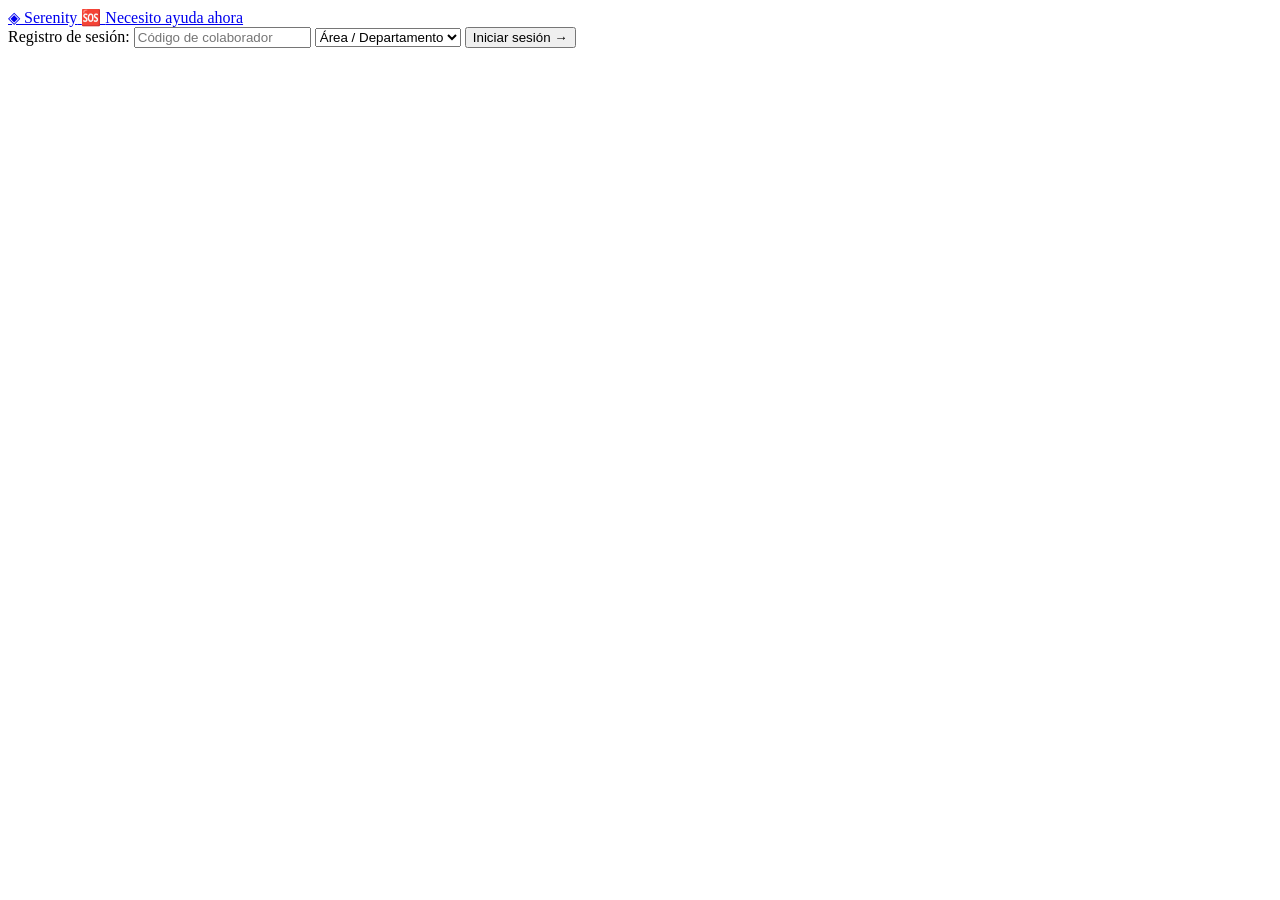
==== index.html @ c8f218a0 "Fisrt Commit" ====
<!DOCTYPE html>
<html lang="en">

<head>
    <meta charset="UTF-8">
    <meta name="viewport" content="width=device-width, initial-scale=1.0">
    <title>SERENITY</title>
    <link rel="stylesheet" href="/styles.css">

</head>

<body>

    
    <header class="header">
  <nav class="header-nav">
    <a href="index.html" class="logo" aria-label="SERENITY - Inicio">
      <span class="logo-mark">◈</span>
      <span class="logo-name">Serenity</span>
    </a>
    <a href="contacto.html" class="panic-btn" aria-label="Contacto y apoyo de emergencia">
      🆘 <span>Necesito ayuda ahora</span>
    </a>
  </nav>
  
  <div class="ingreso-bar">
    <form action="index.html" method="get" aria-label="Registro de sesión">
      <label class="checkin-label" for="codigo">Registro de sesión:</label>
      <input
        type="text" id="codigo" name="codigo"
        class="checkin-input"
        placeholder="Código de colaborador"
        autocomplete="off" maxlength="20"
      />
      <select id="area" name="area" class="checkin-select" aria-label="Área o departamento">
        <option value="">Área / Departamento</option>
        <option value="ops">Operaciones</option>
        <option value="com">Comercial</option>
        <option value="fin">Finanzas</option>
        <option value="rr">Recursos Humanos</option>
        <option value="tec">Tecnología</option>
        <option value="mkt">Marketing</option>
        <option value="otro">Otra área</option>
      </select>
      <button type="submit" class="checkin-btn">Iniciar sesión →</button>
    </form>
  </div>
</header>


    </header>

    <main> 


    </main>

 
    <footer>
    
    </footer>


</body>

</html>
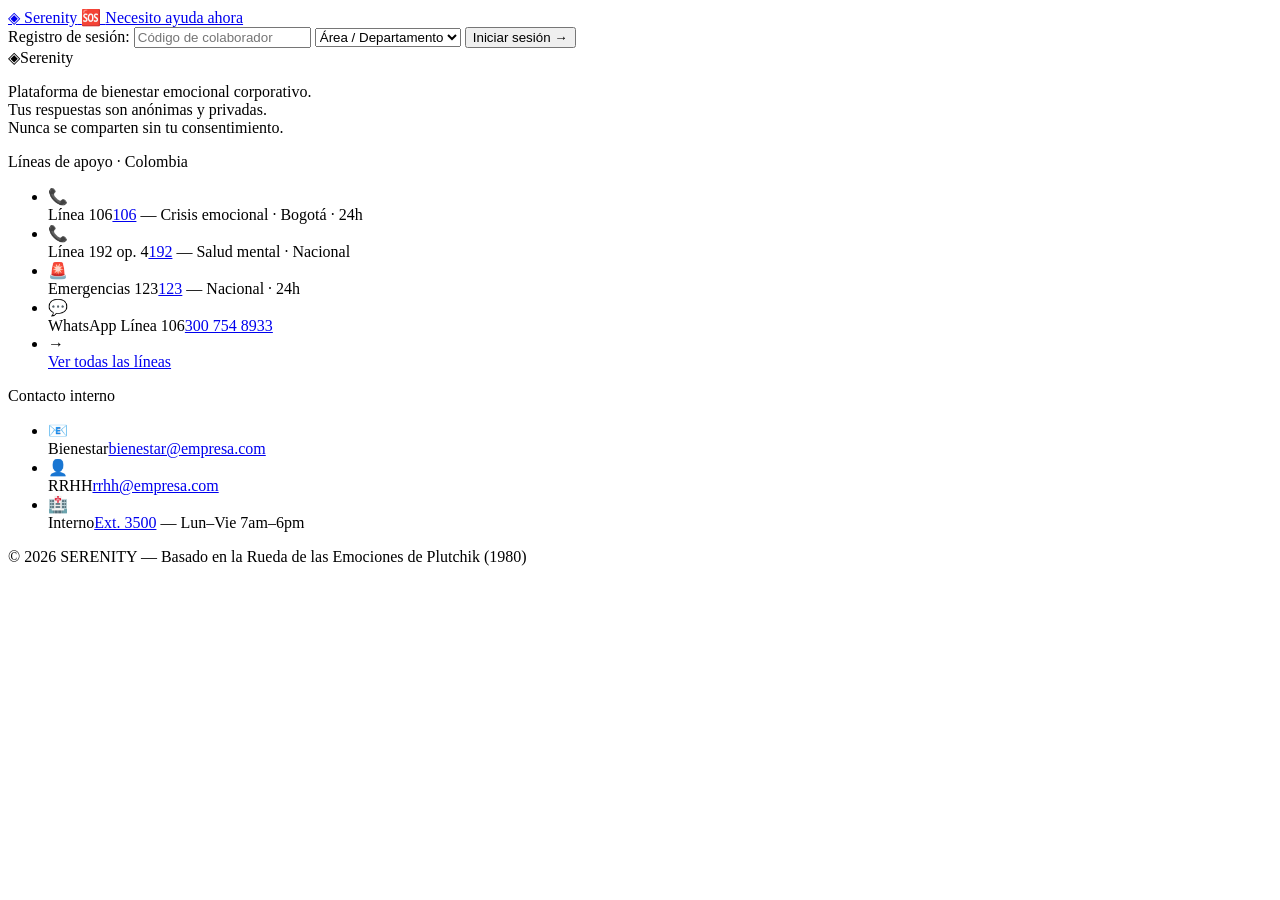
==== commit 3f9c81be: "Footer" ====
--- a/index.html
+++ b/index.html
@@ -12,27 +12,21 @@
 <body>
 
     
-    <header class="header">
-  <nav class="header-nav">
+<header class="encabezado">
+  <nav class="nav-principal">
     <a href="index.html" class="logo" aria-label="SERENITY - Inicio">
-      <span class="logo-mark">◈</span>
-      <span class="logo-name">Serenity</span>
+      <span class="logo-simbolo">◈</span>
+      <span class="logo-nombre">Serenity</span>
     </a>
-    <a href="contacto.html" class="panic-btn" aria-label="Contacto y apoyo de emergencia">
+    <a href="contacto.html" class="boton-panico" aria-label="Contacto y apoyo de emergencia">
       🆘 <span>Necesito ayuda ahora</span>
     </a>
   </nav>
-  
-  <div class="ingreso-bar">
+  <div class="barra-registro">
     <form action="index.html" method="get" aria-label="Registro de sesión">
-      <label class="checkin-label" for="codigo">Registro de sesión:</label>
-      <input
-        type="text" id="codigo" name="codigo"
-        class="checkin-input"
-        placeholder="Código de colaborador"
-        autocomplete="off" maxlength="20"
-      />
-      <select id="area" name="area" class="checkin-select" aria-label="Área o departamento">
+      <label class="etiqueta-registro" for="codigo">Registro de sesión:</label>
+      <input type="text" id="codigo" name="codigo" class="campo-registro" placeholder="Código de colaborador" />
+      <select id="area" name="area" class="selector-area" aria-label="Área o departamento">
         <option value="">Área / Departamento</option>
         <option value="ops">Operaciones</option>
         <option value="com">Comercial</option>
@@ -40,9 +34,10 @@
         <option value="rr">Recursos Humanos</option>
         <option value="tec">Tecnología</option>
         <option value="mkt">Marketing</option>
+        <option value="log">Logística</option>
         <option value="otro">Otra área</option>
       </select>
-      <button type="submit" class="checkin-btn">Iniciar sesión →</button>
+      <button type="submit" class="boton-registro">Iniciar sesión →</button>
     </form>
   </div>
 </header>
@@ -56,9 +51,44 @@
     </main>
 
  
-    <footer>
-    
-    </footer>
+<footer class="pie">
+  <div class="pie-grilla">
+
+    <div class="pie-marca">
+      <div><span class="pie-logo-simbolo">◈</span><span class="pie-logo-texto">Serenity</span></div>
+      <p>
+        Plataforma de bienestar emocional corporativo.<br>
+        Tus respuestas son anónimas y privadas.<br>
+        Nunca se comparten sin tu consentimiento.
+      </p>
+    </div>
+
+    <div>
+      <p class="pie-columna-titulo">Líneas de apoyo · Colombia</p>
+      <ul class="pie-canales">
+        <li><span class="canal-icono">📞</span><div><span class="resaltado">Línea 106</span><a href="tel:106">106</a> — Crisis emocional · Bogotá · 24h</div></li>
+        <li><span class="canal-icono">📞</span><div><span class="resaltado">Línea 192 op. 4</span><a href="tel:192">192</a> — Salud mental · Nacional</div></li>
+        <li><span class="canal-icono">🚨</span><div><span class="resaltado">Emergencias 123</span><a href="tel:123">123</a> — Nacional · 24h</div></li>
+        <li><span class="canal-icono">💬</span><div><span class="resaltado">WhatsApp Línea 106</span><a href="https://wa.me/573007548933" target="_blank">300 754 8933</a></div></li>
+        <li><span class="canal-icono">→</span><div><a href="contacto.html">Ver todas las líneas</a></div></li>
+      </ul>
+    </div>
+
+    <div>
+      <p class="pie-columna-titulo">Contacto interno</p>
+      <ul class="pie-canales">
+        <li><span class="canal-icono">📧</span><div><span class="resaltado">Bienestar</span><a href="mailto:bienestar@empresa.com">bienestar@empresa.com</a></div></li>
+        <li><span class="canal-icono">👤</span><div><span class="resaltado">RRHH</span><a href="mailto:rrhh@empresa.com">rrhh@empresa.com</a></div></li>
+        <li><span class="canal-icono">🏥</span><div><span class="resaltado">Interno</span><a href="tel:3500">Ext. 3500</a> — Lun–Vie 7am–6pm</div></li>
+      </ul>
+    </div>
+
+  </div>
+
+  <div class="pie-inferior">
+    <span>© 2026 SERENITY — Basado en la Rueda de las Emociones de Plutchik (1980)</span>
+  </div>
+</footer>
 
 
 </body>
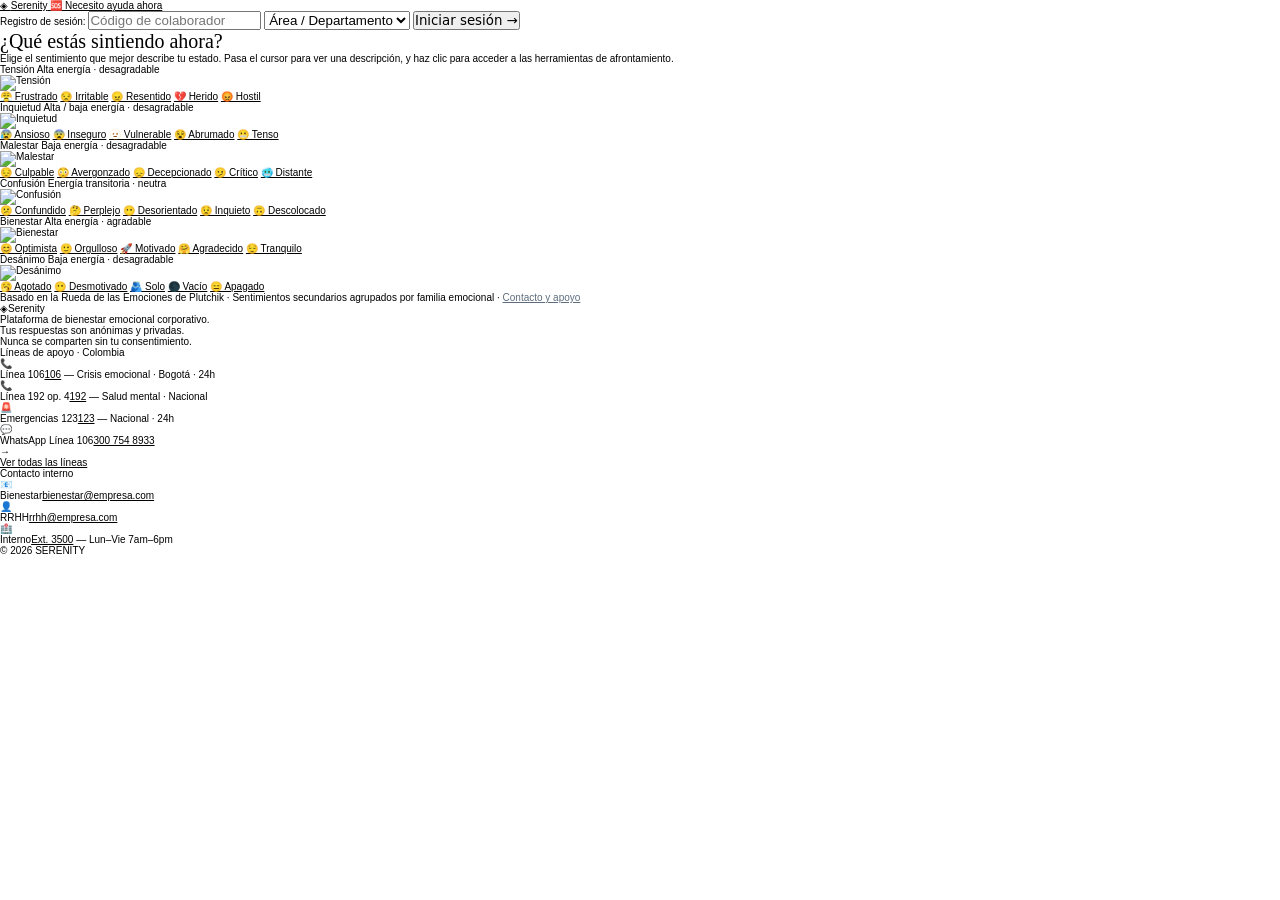
==== commit 8c3cda6a: "Index y estilo" ====
--- a/index.html
+++ b/index.html
@@ -33,8 +33,6 @@
         <option value="fin">Finanzas</option>
         <option value="rr">Recursos Humanos</option>
         <option value="tec">Tecnología</option>
-        <option value="mkt">Marketing</option>
-        <option value="log">Logística</option>
         <option value="otro">Otra área</option>
       </select>
       <button type="submit" class="boton-registro">Iniciar sesión →</button>
@@ -46,7 +44,115 @@
     </header>
 
     <main> 
-
+ <div class="contenedor">
+    <h1 class="titulo-principal">¿Qué estás sintiendo ahora?</h1>
+    <p class="subtitulo">
+      Elige el sentimiento que mejor describe tu estado.
+      Pasa el cursor para ver una descripción, y haz clic para acceder a las herramientas de afrontamiento.
+    </p>
+
+    <div class="grupo-emociones">
+
+      <div class="familia-bloque">
+        <div class="familia-encabezado tension">
+          <span class="familia-nombre">Tensión</span>
+          <span class="familia-descripcion">Alta energía · desagradable</span>
+        </div>
+        <img src="img/tension.png" alt="Tensión" class="familia-imagen-card" />
+        <div class="pastillas" role="list">
+          <a href="tension.html#frustrado"  class="pastilla tension"  role="listitem" data-tooltip="Algo importante fue bloqueado o no salió como esperabas.">😤 Frustrado</a>
+          <a href="tension.html#irritable"  class="pastilla tension"  role="listitem" data-tooltip="Tu tolerancia está baja y reaccionas más de lo habitual.">😒 Irritable</a>
+          <a href="tension.html#resentido"  class="pastilla tension"  role="listitem" data-tooltip="Guardas una injusticia que no pudiste expresar a tiempo.">😠 Resentido</a>
+          <a href="tension.html#herido"     class="pastilla tension"  role="listitem" data-tooltip="Algo tocó un lugar sensible dentro de ti.">💔 Herido</a>
+          <a href="tension.html#hostil"     class="pastilla tension"  role="listitem" data-tooltip="Sientes el entorno como amenazante y te pones en guardia.">😡 Hostil</a>
+        </div>
+      </div>
+
+      <div class="familia-bloque">
+        <div class="familia-encabezado inquietud">
+          <span class="familia-nombre">Inquietud</span>
+          <span class="familia-descripcion">Alta / baja energía · desagradable</span>
+        </div>
+        <img src="img/inquietud.png" alt="Inquietud" class="familia-imagen-card" />
+        <div class="pastillas" role="list">
+          <a href="inquietud.html#ansioso"    class="pastilla inquietud" role="listitem" data-tooltip="Tu mente anticipa problemas o situaciones negativas que podrían venir.">😰 Ansioso</a>
+          <a href="inquietud.html#inseguro"   class="pastilla inquietud" role="listitem" data-tooltip="Dudas sobre tu propia capacidad o si eres suficiente.">😨 Inseguro</a>
+          <a href="inquietud.html#vulnerable" class="pastilla inquietud" role="listitem" data-tooltip="Te sientes expuesto o sin tu escudo habitual.">🫥 Vulnerable</a>
+          <a href="inquietud.html#abrumado"   class="pastilla inquietud" role="listitem" data-tooltip="La carga actual supera lo que sientes que puedes manejar.">😵 Abrumado</a>
+          <a href="inquietud.html#tenso"      class="pastilla inquietud" role="listitem" data-tooltip="Tu cuerpo y mente están en alerta permanente, rígidos.">😬 Tenso</a>
+        </div>
+      </div>
+
+      <!-- ── MALESTAR ── -->
+      <div class="familia-bloque">
+        <div class="familia-encabezado malestar">
+          <span class="familia-nombre">Malestar</span>
+          <span class="familia-descripcion">Baja energía · desagradable</span>
+        </div>
+        <img src="img/malestar.png" alt="Malestar" class="familia-imagen-card" />
+        <div class="pastillas" role="list">
+          <a href="malestar.html#culpable"     class="pastilla malestar" role="listitem" data-tooltip="Crees que algo que hiciste (o no hiciste) causó daño.">😔 Culpable</a>
+          <a href="malestar.html#avergonzado"  class="pastilla malestar" role="listitem" data-tooltip="Sientes que fuiste expuesto negativamente ante otros.">😳 Avergonzado</a>
+          <a href="malestar.html#decepcionado" class="pastilla malestar" role="listitem" data-tooltip="Lo que ocurrió no cumplió lo que esperabas.">😞 Decepcionado</a>
+          <a href="malestar.html#critico"      class="pastilla malestar" role="listitem" data-tooltip="Algo o alguien no alcanza el estándar que consideras correcto.">🫤 Crítico</a>
+          <a href="malestar.html#distante"     class="pastilla malestar" role="listitem" data-tooltip="Te desconectaste emocionalmente de las personas o el entorno.">🥶 Distante</a>
+        </div>
+      </div>
+
+      <div class="familia-bloque">
+        <div class="familia-encabezado confusion">
+          <span class="familia-nombre">Confusión</span>
+          <span class="familia-descripcion">Energía transitoria · neutra</span>
+        </div>
+        <img src="img/confusion.png" alt="Confusión" class="familia-imagen-card" />
+        <div class="pastillas" role="list">
+          <a href="confusion.html#confundido"   class="pastilla confusion" role="listitem" data-tooltip="No sabes cómo interpretar lo que está pasando.">😕 Confundido</a>
+          <a href="confusion.html#perplejo"     class="pastilla confusion" role="listitem" data-tooltip="Algo rompió por completo tu expectativa o comprensión.">🤔 Perplejo</a>
+          <a href="confusion.html#desorientado" class="pastilla confusion" role="listitem" data-tooltip="Perdiste el marco de referencia para saber cómo actuar.">😶 Desorientado</a>
+          <a href="confusion.html#inquieto"     class="pastilla confusion" role="listitem" data-tooltip="Hay una intranquilidad que no puedes identificar claramente.">😟 Inquieto</a>
+          <a href="confusion.html#descolocado"  class="pastilla confusion" role="listitem" data-tooltip="No sabes bien cómo encajar en este momento o lugar.">🙃 Descolocado</a>
+        </div>
+      </div>
+      <div class="familia-bloque">
+        <div class="familia-encabezado bienestar">
+          <span class="familia-nombre">Bienestar</span>
+          <span class="familia-descripcion">Alta energía · agradable</span>
+        </div>
+        <img src="img/bienestar.png" alt="Bienestar" class="familia-imagen-card" />
+        <div class="pastillas" role="list">
+          <a href="bienestar.html#optimista"  class="pastilla bienestar" role="listitem" data-tooltip="Confías en que lo que viene puede ser bueno o positivo.">😊 Optimista</a>
+          <a href="bienestar.html#orgulloso"  class="pastilla bienestar" role="listitem" data-tooltip="Reconoces un logro propio o ajeno con genuina satisfacción.">🙂 Orgulloso</a>
+          <a href="bienestar.html#motivado"   class="pastilla bienestar" role="listitem" data-tooltip="Tu energía está claramente dirigida hacia algo que te importa.">🚀 Motivado</a>
+          <a href="bienestar.html#agradecido" class="pastilla bienestar" role="listitem" data-tooltip="Reconoces algo valioso que recibiste, esperado o no.">🤗 Agradecido</a>
+          <a href="bienestar.html#tranquilo"  class="pastilla bienestar" role="listitem" data-tooltip="Estás en calma, sin tensión interna ni urgencia.">😌 Tranquilo</a>
+        </div>
+      </div>
+
+      <div class="familia-bloque">
+        <div class="familia-encabezado desanimo">
+          <span class="familia-nombre">Desánimo</span>
+          <span class="familia-descripcion">Baja energía · desagradable</span>
+        </div>
+        <img src="img/desanimo.png" alt="Desánimo" class="familia-imagen-card" />
+        <div class="pastillas" role="list">
+          <a href="desanimo.html#agotado"     class="pastilla desanimo" role="listitem" data-tooltip="Te quedaste sin recursos energéticos para seguir como antes.">🥱 Agotado</a>
+          <a href="desanimo.html#desmotivado" class="pastilla desanimo" role="listitem" data-tooltip="El propósito detrás de lo que haces se siente lejano o ausente.">😶 Desmotivado</a>
+          <a href="desanimo.html#solo"        class="pastilla desanimo" role="listitem" data-tooltip="Necesitas conexión genuina y no la estás encontrando.">🫂 Solo</a>
+          <a href="desanimo.html#vacio"       class="pastilla desanimo" role="listitem" data-tooltip="Hay una ausencia de sentido o de emoción reconocible.">🌑 Vacío</a>
+          <a href="desanimo.html#apagado"     class="pastilla desanimo" role="listitem" data-tooltip="Tu energía y ánimo están en el punto más bajo.">😑 Apagado</a>
+        </div>
+      </div>
+
+    </div>
+
+    <p class="nota-rueda">
+      Basado en la <span class="resaltado">Rueda de las Emociones de Plutchik</span> ·
+      Sentimientos secundarios agrupados por familia emocional ·
+      <a href="contacto.html" style="color:var(--text-soft);">Contacto y apoyo</a>
+    </p>
+
+
+  </div><!-- /contenedor -->
 
     </main>
 
@@ -86,7 +192,7 @@
   </div>
 
   <div class="pie-inferior">
-    <span>© 2026 SERENITY — Basado en la Rueda de las Emociones de Plutchik (1980)</span>
+    <span> © 2026 SERENITY </span>
   </div>
 </footer>
 
--- a/styles.css
+++ b/styles.css
@@ -0,0 +1,54 @@
+:root {
+  --bg: #F2F5F8;
+  --surface: #FFFFFF;
+  --text: #2C3E50;
+  --text-soft: #5D6D7E;
+  --text-muted: #9EB0BE;
+  --border: #DDE4EA;
+  --radio: 8px;
+  --fuente: 'Inter', system-ui, sans-serif;
+  --fuente-serif: 'Lora', Georgia, serif;
+  --tension: #C0392B;
+  --inquietud: #7D3C98;
+  --malestar: #CA6F1E;
+  --confusion: #1A5276;
+  --bienestar: #9A7D0A;
+  --desanimo: #1E8449;
+}
+
+* {
+    margin: 0;
+    padding: 0;
+    box-sizing: border-box;
+}
+
+html {
+    font-family: 'Segoe UI', Tahoma, Geneva, Verdana, sans-serif;
+    font-size: 62.5%;
+}
+
+body {
+body {
+  font-family: var(--fuente);
+  background: var(--bg);
+  color: var(--text);
+  line-height: 1.6;
+  -webkit-font-smoothing: antialiased;
+}
+a { color: inherit; }
+button { font-family: var(--fuente); cursor: pointer; }
+
+
+.fam-tension,   .familia-hero.tension,   .familia-encabezado.tension   { --color-fam: var(--tension);   --fondo-fam: #FADBD8; --borde-fam: #F1948A; }
+.fam-inquietud, .familia-hero.inquietud, .familia-encabezado.inquietud { --color-fam: var(--inquietud); --fondo-fam: #E8DAEF; --borde-fam: #C39BD3; }
+.fam-malestar,  .familia-hero.malestar,  .familia-encabezado.malestar  { --color-fam: var(--malestar);  --fondo-fam: #FDEBD0; --borde-fam: #F0B27A; }
+.fam-confusion, .familia-hero.confusion, .familia-encabezado.confusion { --color-fam: var(--confusion); --fondo-fam: #D6EAF8; --borde-fam: #85C1E9; }
+.fam-bienestar, .familia-hero.bienestar, .familia-encabezado.bienestar { --color-fam: var(--bienestar); --fondo-fam: #FEF9C3; --borde-fam: #F0D060; }
+.fam-desanimo,  .familia-hero.desanimo,  .familia-encabezado.desanimo  { --color-fam: var(--desanimo);  --fondo-fam: #D5F5E3; --borde-fam: #82E0AA; }
+
+
+.titulo-principal,.sentimiento-titulo,.familia-hero-titulo,.herramienta-titulo,.contacto-titulo {
+    font-family: var(--fuente-serif);
+    font-weight: 400;
+}
+}
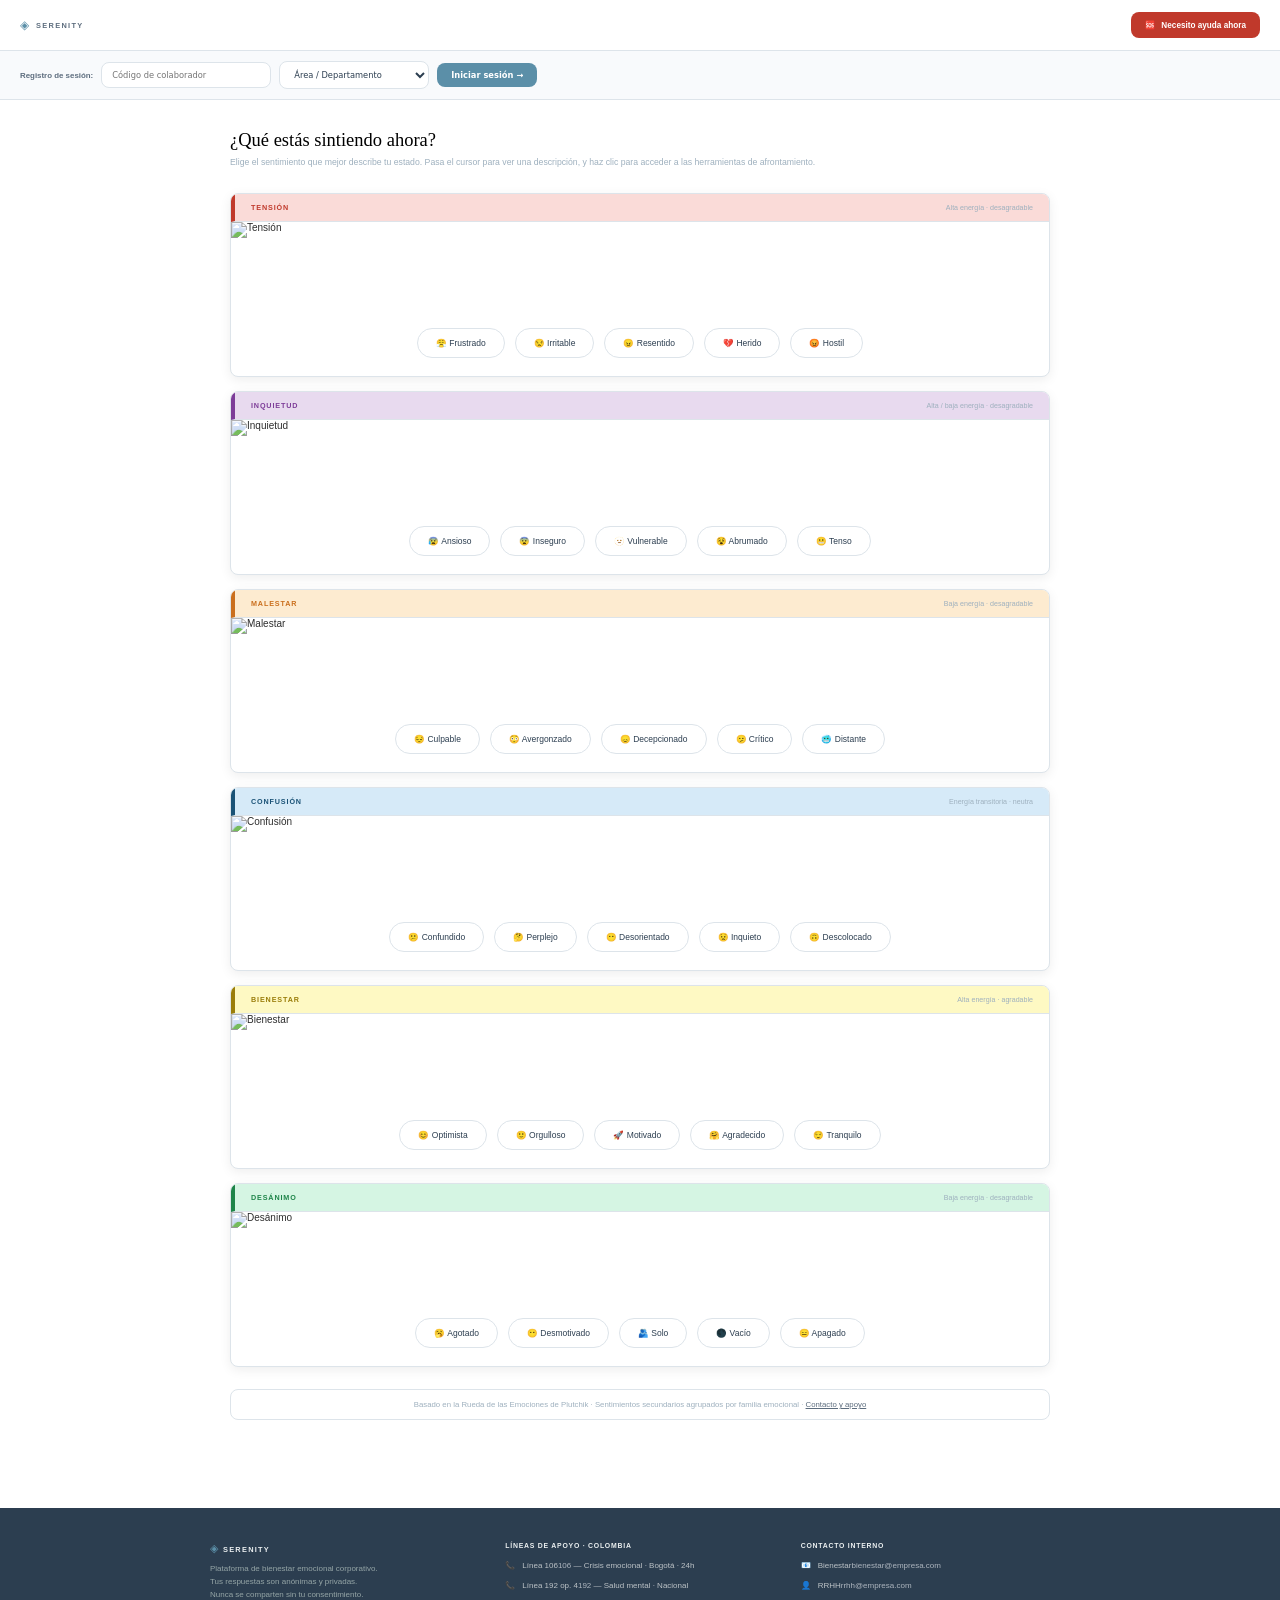
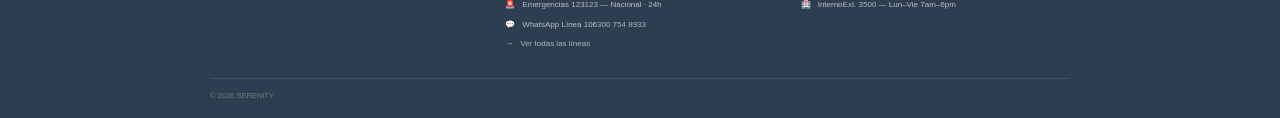
==== commit f0dc7da1: "CSS" ====
--- a/index.html
+++ b/index.html
@@ -83,7 +83,6 @@
         </div>
       </div>
 
-      <!-- ── MALESTAR ── -->
       <div class="familia-bloque">
         <div class="familia-encabezado malestar">
           <span class="familia-nombre">Malestar</span>
--- a/styles.css
+++ b/styles.css
@@ -51,4 +51,213 @@
     font-family: var(--fuente-serif);
     font-weight: 400;
 }
+}
+
+.encabezado {
+    position: sticky;
+    top: 0;
+    z-index: 100;
+    background: var(--surface);
+    border-bottom: 1px solid var(--border);
+}
+
+.nav-principal {
+    display: flex;
+    align-items: center;
+    justify-content: space-between;
+    gap: 12px;
+    padding: 12px 20px;
+}
+
+.logo { display: flex; align-items: center; gap: 7px; text-decoration: none; }
+.logo-simbolo { font-size: 1.2rem; color: #5B8FA8; }
+.logo-nombre {
+  font-size: 0.74rem;
+  font-weight: 700;
+  letter-spacing: 0.18em;
+  text-transform: uppercase;
+  color: var(--text-soft);
+}
+
+.boton-panico {
+    display: inline-flex;
+    align-items: center;
+    gap: 6px;
+    padding: 8px 14px;
+    background: var(--tension);
+    color: #fff;
+    text-decoration: none;
+    font-weight: 600;
+    font-size: 0.82rem;
+    border-radius: var(--radio);
+    white-space: nowrap;
+}
+.boton-panico:hover { opacity: 0.88; }
+
+.nav-enlace {
+    font-size: 0.82rem;
+    font-weight: 500;
+    color: var(--text-soft);
+    text-decoration: none;
+    padding: 6px 11px;
+    border: 1px solid var(--border);
+    border-radius: 6px;
+    transition: color 0.15s, border-color 0.15s;
+    white-space: nowrap;
+}
+.nav-enlace:hover { color: var(--text); border-color: var(--text-soft); }
+
+.barra-registro {
+  border-top: 1px solid var(--border);
+  padding: 10px 20px;
+  background: #F8FAFC;
+}
+.barra-registro form { display: flex; flex-wrap: wrap; align-items: center; gap: 8px; }
+.etiqueta-registro, .campo-etiqueta { font-size: 0.79rem; font-weight: 600; color: var(--text-soft); }
+
+.campo-registro, .selector-area,
+.campo-input, .campo-select, .campo-textarea {
+    border: 1px solid var(--border);
+    border-radius: var(--radio);
+    padding: 7px 10px;
+    font-size: 0.83rem;
+    font-family: var(--fuente);
+    color: var(--text);
+    background: var(--surface);
+    outline: none;
+}
+.campo-registro { width: 170px; }
+.selector-area { min-width: 150px; }
+.campo-textarea { resize: vertical; min-height: 100px; }
+
+.boton-registro, .boton-envio {
+    color: #fff;
+    font-weight: 600;
+    border: none;
+    border-radius: var(--radio);
+}
+.boton-registro { background: #5B8FA8; padding: 7px 14px; font-size: 0.83rem; }
+.boton-envio { background: #922B21; padding: 10px 22px; font-size: 0.87rem; cursor: pointer; }
+.boton-envio:hover { opacity: 0.9; }
+
+.contenedor { max-width: 860px; margin: 0 auto; padding: 30px 20px 48px; }
+.titulo-principal { font-size: 1.85rem; margin-bottom: 6px; }
+.subtitulo { font-size: 0.87rem; color: var(--text-muted); margin-bottom: 26px; }
+
+.tarjeta:last-child,
+.sentimiento-seccion:last-child,
+.herramienta-seccion:last-child,
+.lista-ayuda li:last-child { border-bottom: none; }
+
+.pie { background: #2C3E50; color: #BDC3C7; padding: 34px 20px 18px; margin-top: 40px; }
+
+.pie-grilla {
+    max-width: 860px;
+    margin: 0 auto 28px;
+    display: grid;
+    grid-template-columns: 1fr 1fr 1fr;
+    gap: 26px;
+}
+.pie-marca .pie-logo-texto { font-size: 0.74rem; font-weight: 700; letter-spacing: 0.17em; text-transform: uppercase; color: #ECF0F1; }
+.pie-marca .pie-logo-simbolo { font-size: 1.1rem; color: #5B8FA8; margin-right: 5px; }
+.pie-marca p { font-size: 0.8rem; color: #95A5A6; margin-top: 8px; line-height: 1.6; }
+
+.pie-columna-titulo { font-size: 0.69rem; font-weight: 700; letter-spacing: 0.11em; text-transform: uppercase; color: #ECF0F1; margin-bottom: 11px; }
+.pie-canales { list-style: none; display: flex; flex-direction: column; gap: 8px; }
+.pie-canales li { display: flex; align-items: flex-start; gap: 7px; font-size: 0.8rem; line-height: 1.45; }
+.canal-icono { flex-shrink: 0; }
+.pie-canales a { color: #AEB6BF; text-decoration: none; }
+.pie-canales a:hover { color: #ECF0F1; }
+.pie-canales strong { display: block; color: #BDC3C7; font-weight: 500; }
+
+.pie-inferior {
+    max-width: 860px;
+    margin: 0 auto;
+    border-top: 1px solid rgba(255,255,255,0.1);
+    padding-top: 12px;
+    display: flex;
+    justify-content: space-between;
+    flex-wrap: wrap;
+    gap: 6px;
+    font-size: 0.75rem;
+    color: #717D7E;
+}
+
+
+.grupo-emociones { display: flex; flex-direction: column; gap: 14px; }
+
+.familia-bloque {
+    border: 1px solid var(--border);
+    border-radius: var(--radio);
+    background: var(--surface);
+    overflow: hidden;
+    box-shadow: 0 3px 12px rgba(0,0,0,0.07);
+    transition: box-shadow 0.2s;
+}
+.familia-bloque:hover { box-shadow: 0 5px 20px rgba(0,0,0,0.11); }
+.familia-imagen-card { width: 100%; height: 88px; object-fit: cover; display: block; opacity: 0.82; }
+
+.familia-encabezado {
+    display: flex;
+    justify-content: space-between;
+    align-items: center;
+    padding: 9px 16px;
+    border-bottom: 1px solid var(--border);
+    border-left: 4px solid var(--color-fam, var(--border));
+    background: var(--fondo-fam, #F8FAFC);
+}
+.familia-nombre { font-size: 0.72rem; font-weight: 700; letter-spacing: 0.12em; text-transform: uppercase; color: var(--color-fam, var(--text)); }
+.familia-descripcion { font-size: 0.71rem; color: var(--text-muted); }
+
+/* pastillas con tooltips */
+.pastillas { display: flex; flex-wrap: wrap; gap: 10px; padding: 18px 20px; justify-content: center; }
+
+.pastilla {
+    position: relative;
+    display: inline-flex;
+    align-items: center;
+    gap: 6px;
+    padding: 9px 18px;
+    font-size: 0.85rem;
+    font-weight: 500;
+    color: var(--text);
+    background: var(--surface);
+    border: 1.5px solid var(--border);
+    border-radius: 999px;
+    text-decoration: none;
+    transition: border-color 0.15s, background 0.15s, color 0.15s;
+}
+.pastilla:hover { background: var(--fondo-fam, #F2F5F8); border-color: var(--color-fam, var(--border)); color: var(--color-fam, var(--text)); }
+.pastilla:focus-visible { outline: 3px solid #5B8FA8; outline-offset: 2px; }
+
+.pastilla::after {
+    content: attr(data-tooltip);
+    position: absolute;
+    bottom: calc(100% + 7px);
+    left: 50%;
+    transform: translateX(-50%);
+    width: 200px;
+    padding: 7px 10px;
+    background: #2C3E50;
+    color: #fff;
+    font-size: 0.74rem;
+    border-radius: 6px;
+    text-align: center;
+    white-space: normal;
+    opacity: 0;
+    pointer-events: none;
+    transition: opacity 0.15s;
+    z-index: 200;
+}
+.pastilla:hover::after { opacity: 1; }
+
+.nota-rueda {
+    margin-top: 22px;
+    padding: 10px 16px;
+    font-size: 0.78rem;
+    color: var(--text-muted);
+    text-align: center;
+    border: 1px solid var(--border);
+    border-radius: var(--radio);
+    background: var(--surface);
 }
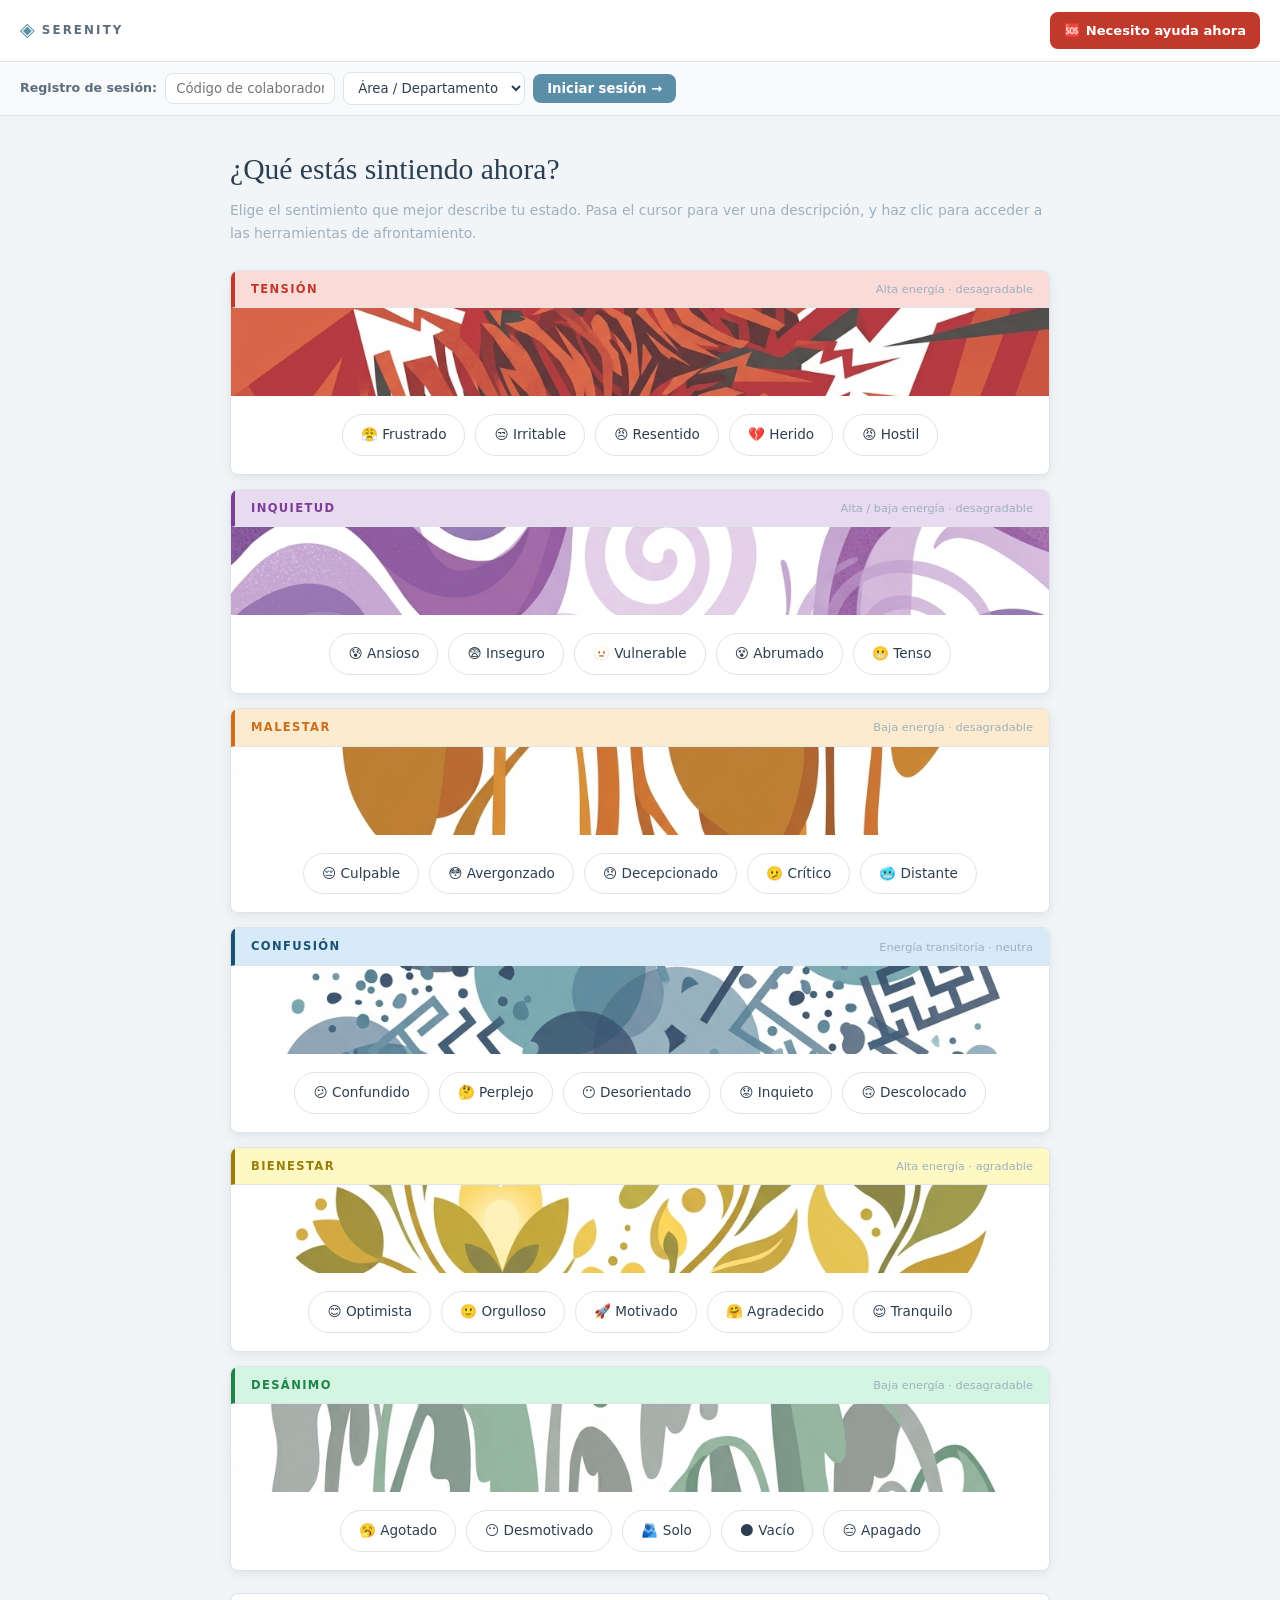
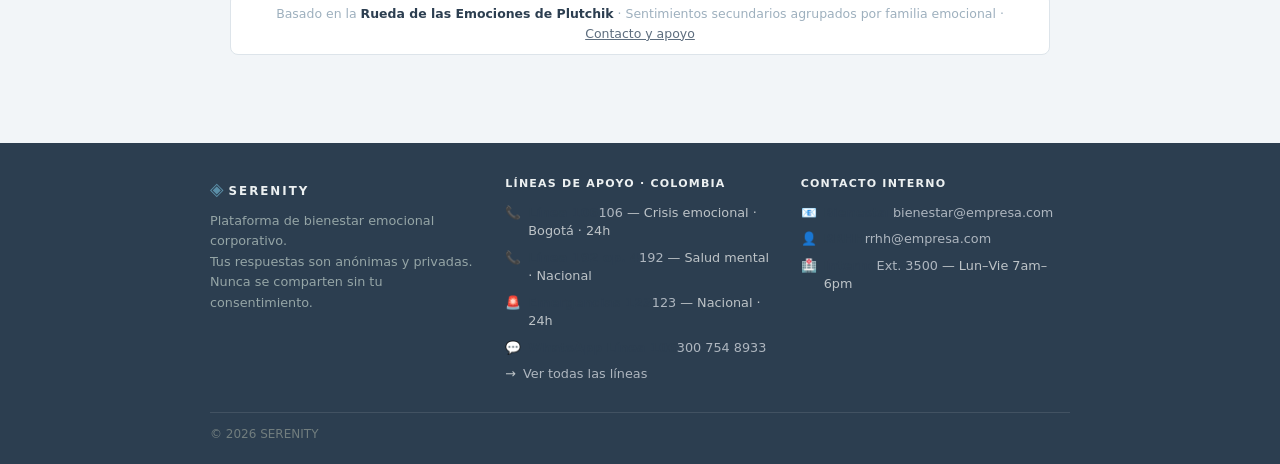
==== commit 76aeedeb: "Cards y css" ====
--- a/index.html
+++ b/index.html
@@ -5,7 +5,7 @@
     <meta charset="UTF-8">
     <meta name="viewport" content="width=device-width, initial-scale=1.0">
     <title>SERENITY</title>
-    <link rel="stylesheet" href="/styles.css">
+    <link rel="stylesheet" href="css/styles.css">
 
 </head>
 
@@ -83,6 +83,7 @@
         </div>
       </div>
 
+      <!-- ── MALESTAR ── -->
       <div class="familia-bloque">
         <div class="familia-encabezado malestar">
           <span class="familia-nombre">Malestar</span>
@@ -151,7 +152,7 @@
     </p>
 
 
-  </div><!-- /contenedor -->
+  </div>
 
     </main>
 
@@ -198,4 +199,4 @@
 
 </body>
 
-</html>+</html>
--- a/css/styles.css
+++ b/css/styles.css
@@ -0,0 +1,370 @@
+:root {
+    --bg: #F2F5F8;
+    --surface: #FFFFFF;
+    --text: #2C3E50;
+    --text-soft: #5D6D7E;
+    --text-muted: #9EB0BE;
+    --border: #DDE4EA;
+    --radio: 8px;
+    --fuente: 'Inter', system-ui, sans-serif;
+    --fuente-serif: 'Lora', Georgia, serif;
+    --tension: #C0392B;
+    --inquietud: #7D3C98;
+    --malestar: #CA6F1E;
+    --confusion: #1A5276;
+    --bienestar: #9A7D0A;
+    --desanimo: #1E8449;
+}
+* , *::before, *::after { box-sizing: border-box; margin: 0; padding: 0; }
+html { scroll-behavior: smooth; }
+body {
+  font-family: var(--fuente);
+  background: var(--bg);
+  color: var(--text);
+  line-height: 1.6;
+  -webkit-font-smoothing: antialiased;
+}
+a { color: inherit; }
+button { font-family: var(--fuente); cursor: pointer; }
+.fam-tension,   .familia-hero.tension,   .familia-encabezado.tension   { --color-fam: var(--tension);   --fondo-fam: #FADBD8; --borde-fam: #F1948A; }
+.fam-inquietud, .familia-hero.inquietud, .familia-encabezado.inquietud { --color-fam: var(--inquietud); --fondo-fam: #E8DAEF; --borde-fam: #C39BD3; }
+.fam-malestar,  .familia-hero.malestar,  .familia-encabezado.malestar  { --color-fam: var(--malestar);  --fondo-fam: #FDEBD0; --borde-fam: #F0B27A; }
+.fam-confusion, .familia-hero.confusion, .familia-encabezado.confusion { --color-fam: var(--confusion); --fondo-fam: #D6EAF8; --borde-fam: #85C1E9; }
+.fam-bienestar, .familia-hero.bienestar, .familia-encabezado.bienestar { --color-fam: var(--bienestar); --fondo-fam: #FEF9C3; --borde-fam: #F0D060; }
+.fam-desanimo,  .familia-hero.desanimo,  .familia-encabezado.desanimo  { --color-fam: var(--desanimo);  --fondo-fam: #D5F5E3; --borde-fam: #82E0AA; }
+.titulo-principal,
+.sentimiento-titulo,
+.familia-hero-titulo,
+.herramienta-titulo,
+.contacto-titulo {
+    font-family: var(--fuente-serif);
+    font-weight: 400;
+}
+.encabezado {
+    position: sticky;
+    top: 0;
+    z-index: 100;
+    background: var(--surface);
+    border-bottom: 1px solid var(--border);
+}
+.nav-principal {
+    display: flex;
+    align-items: center;
+    justify-content: space-between;
+    gap: 12px;
+    padding: 12px 20px;
+}
+.logo { display: flex; align-items: center; gap: 7px; text-decoration: none; }
+.logo-simbolo { font-size: 1.2rem; color: #5B8FA8; }
+.logo-nombre {
+  font-size: 0.74rem;
+  font-weight: 700;
+  letter-spacing: 0.18em;
+  text-transform: uppercase;
+  color: var(--text-soft);
+}
+.boton-panico {
+    display: inline-flex;
+    align-items: center;
+    gap: 6px;
+    padding: 8px 14px;
+    background: var(--tension);
+    color: #fff;
+    text-decoration: none;
+    font-weight: 600;
+    font-size: 0.82rem;
+    border-radius: var(--radio);
+    white-space: nowrap;
+}
+.boton-panico:hover { opacity: 0.88; }
+.nav-enlace {
+    font-size: 0.82rem;
+    font-weight: 500;
+    color: var(--text-soft);
+    text-decoration: none;
+    padding: 6px 11px;
+    border: 1px solid var(--border);
+    border-radius: 6px;
+    transition: color 0.15s, border-color 0.15s;
+    white-space: nowrap;
+}
+.nav-enlace:hover { color: var(--text); border-color: var(--text-soft); }
+.barra-registro {
+  border-top: 1px solid var(--border);
+  padding: 10px 20px;
+  background: #F8FAFC;
+}
+.barra-registro form { display: flex; flex-wrap: wrap; align-items: center; gap: 8px; }
+.etiqueta-registro, .campo-etiqueta { font-size: 0.79rem; font-weight: 600; color: var(--text-soft); }
+.campo-registro, .selector-area,
+.campo-input, .campo-select, .campo-textarea {
+    border: 1px solid var(--border);
+    border-radius: var(--radio);
+    padding: 7px 10px;
+    font-size: 0.83rem;
+    font-family: var(--fuente);
+    color: var(--text);
+    background: var(--surface);
+    outline: none;
+}
+.campo-registro { width: 170px; }
+.selector-area { min-width: 150px; }
+.campo-textarea { resize: vertical; min-height: 100px; }
+.boton-registro, .boton-envio {
+    color: #fff;
+    font-weight: 600;
+    border: none;
+    border-radius: var(--radio);
+}
+.boton-registro { background: #5B8FA8; padding: 7px 14px; font-size: 0.83rem; }
+.boton-envio { background: #922B21; padding: 10px 22px; font-size: 0.87rem; cursor: pointer; }
+.boton-envio:hover { opacity: 0.9; }
+.contenedor { max-width: 860px; margin: 0 auto; padding: 30px 20px 48px; }
+.titulo-principal { font-size: 1.85rem; margin-bottom: 6px; }
+.subtitulo { font-size: 0.87rem; color: var(--text-muted); margin-bottom: 26px; }
+.tarjeta:last-child,
+.sentimiento-seccion:last-child,
+.herramienta-seccion:last-child,
+.lista-ayuda li:last-child { border-bottom: none; }
+.pie { background: #2C3E50; color: #BDC3C7; padding: 32px 20px 20px; margin-top: 40px; }
+.pie-grilla {
+    max-width: 860px;
+    margin: 0 auto 28px;
+    display: grid;
+    grid-template-columns: repeat(3, minmax(200px, 1fr));
+    gap: 26px;
+}
+.pie-marca .pie-logo-texto { font-size: 0.74rem; font-weight: 700; letter-spacing: 0.17em; text-transform: uppercase; color: #ECF0F1; }
+.pie-marca .pie-logo-simbolo { font-size: 1.1rem; color: #5B8FA8; margin-right: 5px; }
+.pie-marca p { font-size: 0.8rem; color: #95A5A6; margin-top: 8px; line-height: 1.6; }
+.pie-columna-titulo { font-size: 0.69rem; font-weight: 700; letter-spacing: 0.11em; text-transform: uppercase; color: #ECF0F1; margin-bottom: 11px; }
+.pie-canales { list-style: none; display: flex; flex-direction: column; gap: 8px; }
+.pie-canales li { display: flex; align-items: flex-start; gap: 7px; font-size: 0.8rem; line-height: 1.45; }
+
+.pie-canales li div {
+    min-width: 0;
+}
+.canal-icono { flex-shrink: 0; }
+.pie-canales a { color: #AEB6BF; text-decoration: none; }
+.pie-canales a:hover { color: #ECF0F1; }
+.pie-canales strong { display: block; color: #BDC3C7; font-weight: 500; }
+.pie-inferior {
+    max-width: 860px;
+    margin: 0 auto;
+    border-top: 1px solid rgba(255,255,255,0.1);
+    padding-top: 12px;
+    display: flex;
+    justify-content: space-between;
+    flex-wrap: wrap;
+    gap: 6px;
+    font-size: 0.75rem;
+    color: #717D7E;
+}
+.grupo-emociones { display: flex; flex-direction: column; gap: 14px; }
+.familia-bloque {
+    border: 1px solid var(--border);
+    border-radius: var(--radio);
+    background: var(--surface);
+    overflow: hidden;
+    box-shadow: 0 3px 12px rgba(0,0,0,0.07);
+    transition: box-shadow 0.2s;
+}
+.familia-bloque:hover { box-shadow: 0 5px 20px rgba(0,0,0,0.11); }
+.familia-imagen-card { width: 100%; height: 88px; object-fit: cover; display: block; opacity: 0.82; }
+.familia-encabezado {
+    display: flex;
+    justify-content: space-between;
+    align-items: center;
+    padding: 9px 16px;
+    border-bottom: 1px solid var(--border);
+    border-left: 4px solid var(--color-fam, var(--border));
+    background: var(--fondo-fam, #F8FAFC);
+}
+.familia-nombre { font-size: 0.72rem; font-weight: 700; letter-spacing: 0.12em; text-transform: uppercase; color: var(--color-fam, var(--text)); }
+.familia-descripcion { font-size: 0.71rem; color: var(--text-muted); }
+.pastillas { display: flex; flex-wrap: wrap; gap: 10px; padding: 18px 20px; justify-content: center; }
+.pastilla {
+    position: relative;
+    display: inline-flex;
+    align-items: center;
+    gap: 6px;
+    padding: 9px 18px;
+    font-size: 0.85rem;
+    font-weight: 500;
+    color: var(--text);
+    background: var(--surface);
+    border: 1.5px solid var(--border);
+    border-radius: 999px;
+    text-decoration: none;
+    transition: border-color 0.15s, background 0.15s, color 0.15s;
+}
+.pastilla:hover { background: var(--fondo-fam, #F2F5F8); border-color: var(--color-fam, var(--border)); color: var(--color-fam, var(--text)); }
+.pastilla:focus-visible { outline: 3px solid #5B8FA8; outline-offset: 2px; }
+.pastilla::after {
+    content: attr(data-tooltip);
+    position: absolute;
+    bottom: calc(100% + 7px);
+    left: 50%;
+    transform: translateX(-50%);
+    width: 200px;
+    padding: 7px 10px;
+    background: #2C3E50;
+    color: #fff;
+    font-size: 0.74rem;
+    border-radius: 6px;
+    text-align: center;
+    white-space: normal;
+    opacity: 0;
+    pointer-events: none;
+    transition: opacity 0.15s;
+    z-index: 200;
+}
+.pastilla:hover::after { opacity: 1; }
+.nota-rueda {
+    margin-top: 22px;
+    padding: 10px 16px;
+    font-size: 0.78rem;
+    color: var(--text-muted);
+    text-align: center;
+    border: 1px solid var(--border);
+    border-radius: var(--radio);
+    background: var(--surface);
+}
+.panel-encabezado { display: flex; align-items: flex-start; gap: 14px; margin-bottom: 22px; }
+.panel-emoji { font-size: 2.5rem; line-height: 1; flex-shrink: 0; }
+.sentimiento-titulo { font-size: 1.95rem; line-height: 1.1; margin-bottom: 4px; color: var(--color-fam, var(--text)); }
+.sentimiento-frase { font-size: 0.87rem; color: var(--text-soft); margin-bottom: 5px; }
+.familia-etiqueta {
+    display: inline-block;
+    padding: 3px 10px;
+    border-radius: 20px;
+    font-size: 0.74rem;
+    font-weight: 600;
+    color: var(--color-fam, var(--text));
+    background: var(--fondo-fam, #EEF2F5);
+    border: 1px solid var(--borde-fam, var(--border));
+}
+.tarjeta { border-bottom: 1px solid var(--border); padding: 16px 0; }
+.tarjeta-titulo {
+    display: block;
+    font-size: 0.67rem;
+    font-weight: 700;
+    letter-spacing: 0.13em;
+    text-transform: uppercase;
+    color: var(--color-fam, var(--text-soft));
+    margin-bottom: 10px;
+}
+.tarjeta-texto { font-size: 0.92rem; color: var(--text-soft); line-height: 1.75; }
+.resaltado { font-weight: 600; color: var(--text); }
+.tecnica-caja { border-left: 3px solid var(--color-fam, var(--border)); padding: 10px 14px; margin: 10px 0; }
+.tecnica-nombre { display: block; font-size: 0.89rem; font-weight: 600; margin-bottom: 8px; color: var(--color-fam, var(--text)); }
+.tecnica-pasos { padding-left: 18px; font-size: 0.84rem; color: var(--text-soft); line-height: 1.8; }
+.familia-hero {
+    padding: 26px 20px;
+    border-bottom: 1px solid var(--border);
+    border-left: 5px solid var(--color-fam, var(--border));
+    position: relative;
+    overflow: hidden;
+}
+.familia-hero.tension   { background: linear-gradient(135deg, #FEF5F5 55%, #FADBD8 100%); }
+.familia-hero.inquietud { background: linear-gradient(115deg, #F9F5FF 55%, #E8DAEF 100%); }
+.familia-hero.malestar  { background: linear-gradient(150deg, #FFF8F0 55%, #FDEBD0 100%); }
+.familia-hero.confusion { background: linear-gradient(125deg, #F2F8FE 55%, #D6EAF8 100%); }
+.familia-hero.bienestar { background: linear-gradient(145deg, #FFFEF0 55%, #FEF9C3 100%); }
+.familia-hero.desanimo  { background: linear-gradient(110deg, #F4FBF7 55%, #D5F5E3 100%); }
+.familia-hero-contenido { max-width: 860px; margin: 0 auto; display: flex; align-items: center; gap: 24px; position: relative; z-index: 1; }
+.familia-hero-texto { flex: 1; min-width: 0; }
+.familia-hero-titulo { font-size: 1.55rem; margin-bottom: 3px; color: var(--color-fam, var(--text)); }
+.familia-hero-descripcion { font-size: 0.83rem; opacity: 0.72; margin-bottom: 13px; color: var(--color-fam, var(--text-soft)); }
+.familia-imagen { width: 180px; height: 130px; object-fit: cover; border-radius: 10px; flex-shrink: 0; opacity: 0.88; box-shadow: 0 2px 10px rgba(0,0,0,0.10); }
+.familia-navegacion { display: flex; flex-wrap: wrap; gap: 7px; }
+.pastilla-nav {
+    display: inline-flex;
+    align-items: center;
+    gap: 5px;
+    padding: 5px 12px;
+    font-size: 0.82rem;
+    font-weight: 500;
+    color: var(--text);
+    background: var(--surface);
+    border: 1.5px solid var(--border);
+    border-radius: 999px;
+    text-decoration: none;
+    transition: border-color 0.15s, background 0.15s, color 0.15s;
+}
+.pastilla-nav:hover { background: var(--fondo-fam, #F2F5F8); border-color: var(--color-fam, var(--border)); color: var(--color-fam, var(--text)); }
+.familia-contenido { max-width: 740px; margin: 0 auto; padding: 0 20px; }
+.sentimiento-seccion {
+    padding: 42px 0;
+    scroll-margin-top: 110px;
+    border-bottom: 1px solid var(--border);
+    border-top: 2px solid var(--fondo-fam, transparent);
+}
+.sentimiento-seccion:target { background: var(--fondo-fam, transparent); border-radius: var(--radio); opacity: 0.95; }
+.herramienta-seccion { margin-bottom: 48px; padding-bottom: 40px; border-bottom: 1px solid var(--border); }
+.herramienta-titulo { font-size: 1.25rem; margin-bottom: 5px; }
+.herramienta-desc { font-size: 0.85rem; color: var(--text-soft); margin-bottom: 22px; line-height: 1.65; }
+.videos-grilla { display: grid; grid-template-columns: repeat(auto-fit, minmax(250px, 1fr)); gap: 18px; }
+.video-item { display: flex; flex-direction: column; gap: 7px; }
+.video-label { font-size: 0.81rem; font-weight: 600; color: var(--text-soft); }
+.video-item iframe { border-radius: 10px; border: 1px solid var(--border); width: 100%; height: 175px; }
+.neurodatos-grilla { display: grid; grid-template-columns: repeat(auto-fit, minmax(230px, 1fr)); gap: 14px; }
+.neurodato-tarjeta {
+    display: flex;
+    gap: 12px;
+    align-items: flex-start;
+    padding: 16px 18px;
+    border: 1px solid var(--border);
+    border-radius: var(--radio);
+    background: var(--surface);
+}
+.neurodato-icono { font-size: 1.35rem; flex-shrink: 0; margin-top: 2px; }
+.neurodato-texto { font-size: 0.83rem; color: var(--text-soft); line-height: 1.65; }
+.neurodato-fuente { display: block; font-size: 0.71rem; color: var(--text-muted); margin-top: 6px; font-style: italic; }
+.contacto-hero { background: #922B21; color: white; text-align: center; padding: 48px 20px; }
+.contacto-icono { font-size: 2.8rem; margin-bottom: 12px; }
+.contacto-titulo { font-size: 1.8rem; margin-bottom: 10px; }
+.contacto-subtitulo { font-size: 0.93rem; opacity: 0.88; line-height: 1.7; max-width: 500px; margin: 0 auto; }
+.contacto-seccion { max-width: 700px; margin: 0 auto; padding: 38px 20px; }
+.seccion-titulo { font-size: 0.94rem; font-weight: 700; margin-bottom: 6px; }
+.seccion-nota { font-size: 0.81rem; color: var(--text-muted); margin-bottom: 18px; }
+.separador { border: none; border-top: 1px solid var(--border); }
+.lista-ayuda { list-style: none; }
+.lista-ayuda li { display: flex; gap: 14px; padding: 13px 0; border-bottom: 1px solid var(--border); align-items: flex-start; }
+.ayuda-numero { font-size: 0.81rem; font-weight: 700; color: var(--text); min-width: 130px; flex-shrink: 0; line-height: 1.5; }
+.lista-ayuda span.resaltado { display: block; font-size: 0.91rem; margin-bottom: 2px; }
+.lista-ayuda p { font-size: 0.81rem; color: var(--text-muted); margin: 0; line-height: 1.5; }
+.lista-ayuda a { color: var(--confusion); text-decoration: underline; }
+.form-contenedor { background: #F8FAFC; border-top: 1px solid var(--border); padding: 38px 20px; }
+.form-interior { max-width: 580px; margin: 0 auto; }
+.formulario { display: flex; flex-direction: column; gap: 13px; }
+.campo-formulario { display: flex; flex-direction: column; gap: 4px; }
+.fila-campos { display: grid; grid-template-columns: 1fr 1fr; gap: 13px; }
+.fila-envio { display: flex; align-items: center; gap: 12px; flex-wrap: wrap; }
+.nota-privacidad { font-size: 0.77rem; color: var(--text-muted); }
+@media (max-width: 900px) {
+    .pie-grilla { grid-template-columns: repeat(2, minmax(220px, 1fr)); }
+}
+@media (max-width: 640px) {
+    .nav-principal { padding: 10px 14px; }
+    .barra-registro { padding: 8px 14px; }
+    .barra-registro form { flex-direction: column; align-items: stretch; }
+    .campo-registro, .selector-area { width: 100%; }
+    .boton-panico span { display: none; }
+    .familia-descripcion, .familia-imagen { display: none; }
+    .panel-encabezado { flex-direction: column; gap: 8px; }
+    .sentimiento-titulo { font-size: 1.65rem; }
+    .pie-grilla { grid-template-columns: 1fr; gap: 20px; }
+    .familia-hero, .familia-contenido { padding-left: 14px; padding-right: 14px; }
+    .sentimiento-seccion { padding: 30px 0; }
+    .contacto-hero { padding: 36px 14px; }
+    .fila-campos { grid-template-columns: 1fr; }
+    .pie-inferior { flex-direction: column; }
+    .ayuda-numero { min-width: 100px; }
+    .videos-grilla, .neurodatos-grilla { grid-template-columns: 1fr; }
+}
+
+
+
+
+
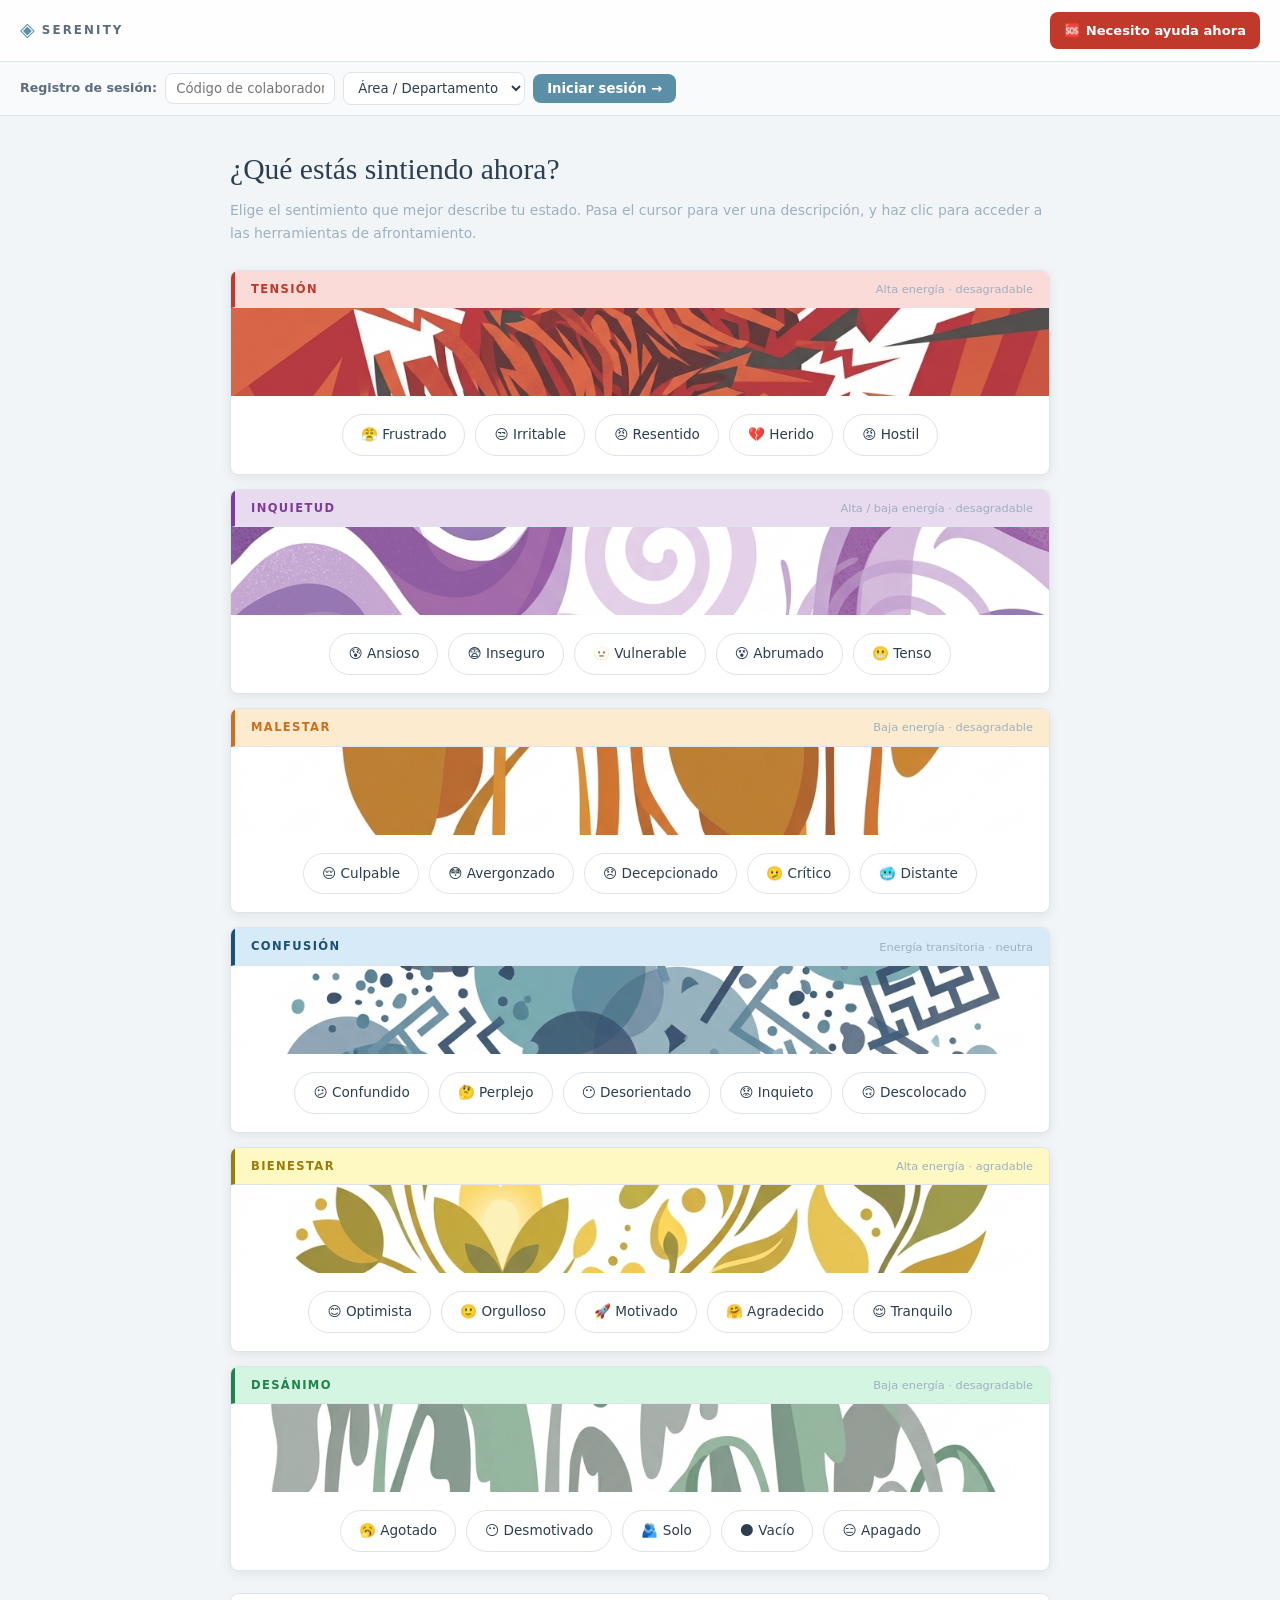
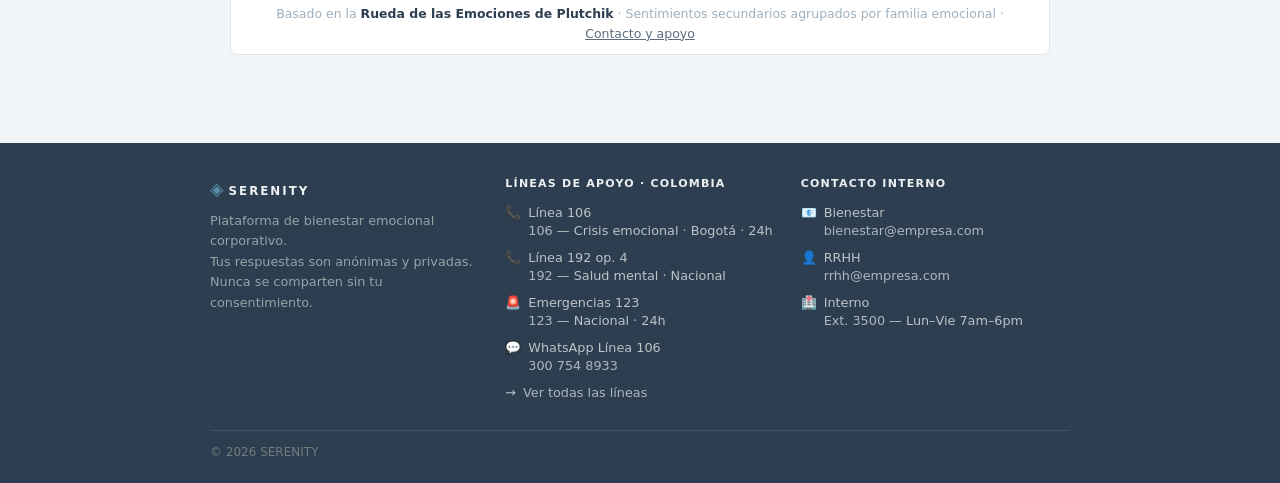
==== commit 88199833: "Final" ====
--- a/index.html
+++ b/index.html
@@ -82,8 +82,6 @@
           <a href="inquietud.html#tenso"      class="pastilla inquietud" role="listitem" data-tooltip="Tu cuerpo y mente están en alerta permanente, rígidos.">😬 Tenso</a>
         </div>
       </div>
-
-      <!-- ── MALESTAR ── -->
       <div class="familia-bloque">
         <div class="familia-encabezado malestar">
           <span class="familia-nombre">Malestar</span>
--- a/css/styles.css
+++ b/css/styles.css
@@ -44,7 +44,9 @@
     position: sticky;
     top: 0;
     z-index: 100;
-    background: var(--surface);
+    background: rgba(255, 255, 255, 0.9);
+    backdrop-filter: blur(10px);
+    -webkit-backdrop-filter: blur(10px);
     border-bottom: 1px solid var(--border);
 }
 .nav-principal {
@@ -147,7 +149,8 @@
 .canal-icono { flex-shrink: 0; }
 .pie-canales a { color: #AEB6BF; text-decoration: none; }
 .pie-canales a:hover { color: #ECF0F1; }
-.pie-canales strong { display: block; color: #BDC3C7; font-weight: 500; }
+.pie-canales strong, .pie-canales .resaltado { display: block; color: #BDC3C7; font-weight: 500; }
+.pie-canales a.resaltado:hover { color: #ECF0F1; }
 .pie-inferior {
     max-width: 860px;
     margin: 0 auto;
@@ -160,6 +163,8 @@
     font-size: 0.75rem;
     color: #717D7E;
 }
+.pie-enlace-discreto { color: #AEB6BF; text-decoration: none; transition: color 0.15s; }
+.pie-enlace-discreto:hover { color: #ECF0F1; }
 .grupo-emociones { display: flex; flex-direction: column; gap: 14px; }
 .familia-bloque {
     border: 1px solid var(--border);
@@ -259,8 +264,10 @@
 .tecnica-caja { border-left: 3px solid var(--color-fam, var(--border)); padding: 10px 14px; margin: 10px 0; }
 .tecnica-nombre { display: block; font-size: 0.89rem; font-weight: 600; margin-bottom: 8px; color: var(--color-fam, var(--text)); }
 .tecnica-pasos { padding-left: 18px; font-size: 0.84rem; color: var(--text-soft); line-height: 1.8; }
+.tecnica-nota { font-size: 0.84rem; color: var(--text-muted); font-style: italic; margin-top: 14px; line-height: 1.6; }
+.mensaje-normalizador { font-size: 1.05rem; font-family: var(--fuente-serif); color: var(--color-fam, var(--text)); text-align: center; font-style: italic; padding: 14px 10px; opacity: 0.85; line-height: 1.5; }
 .familia-hero {
-    padding: 26px 20px;
+    padding: 26px 20px 26px 32px;
     border-bottom: 1px solid var(--border);
     border-left: 5px solid var(--color-fam, var(--border));
     position: relative;
@@ -293,7 +300,7 @@
     transition: border-color 0.15s, background 0.15s, color 0.15s;
 }
 .pastilla-nav:hover { background: var(--fondo-fam, #F2F5F8); border-color: var(--color-fam, var(--border)); color: var(--color-fam, var(--text)); }
-.familia-contenido { max-width: 740px; margin: 0 auto; padding: 0 20px; }
+.familia-contenido { max-width: 740px; margin: 35px auto 0; padding: 0 20px; }
 .sentimiento-seccion {
     padding: 42px 0;
     scroll-margin-top: 110px;
@@ -305,9 +312,27 @@
 .herramienta-titulo { font-size: 1.25rem; margin-bottom: 5px; }
 .herramienta-desc { font-size: 0.85rem; color: var(--text-soft); margin-bottom: 22px; line-height: 1.65; }
 .videos-grilla { display: grid; grid-template-columns: repeat(auto-fit, minmax(250px, 1fr)); gap: 18px; }
-.video-item { display: flex; flex-direction: column; gap: 7px; }
-.video-label { font-size: 0.81rem; font-weight: 600; color: var(--text-soft); }
-.video-item iframe { border-radius: 10px; border: 1px solid var(--border); width: 100%; height: 175px; }
+.video-item { 
+    display: flex; 
+    flex-direction: column; 
+    gap: 7px;
+    transition: transform 0.25s ease;
+}
+.video-item:hover {
+    transform: translateY(-2px);
+}
+.video-label { font-size: 0.81rem; font-weight: 600; color: var(--text-soft); transition: color 0.2s; }
+.video-item:hover .video-label { color: var(--text); }
+.video-item iframe { 
+    border-radius: 10px; 
+    border: 1px solid var(--border); 
+    width: 100%; 
+    height: 175px; 
+    transition: box-shadow 0.3s ease;
+}
+.video-item:hover iframe {
+    box-shadow: 0 6px 14px rgba(0,0,0,0.08);
+}
 .neurodatos-grilla { display: grid; grid-template-columns: repeat(auto-fit, minmax(230px, 1fr)); gap: 14px; }
 .neurodato-tarjeta {
     display: flex;
@@ -317,8 +342,24 @@
     border: 1px solid var(--border);
     border-radius: var(--radio);
     background: var(--surface);
-}
-.neurodato-icono { font-size: 1.35rem; flex-shrink: 0; margin-top: 2px; }
+    transition: transform 0.25s ease, box-shadow 0.25s ease, border-color 0.25s ease;
+}
+.neurodato-tarjeta:hover {
+    transform: translateY(-3px);
+    box-shadow: 0 6px 16px rgba(0,0,0,0.06);
+    border-color: #CBD5E1;
+}
+.neurodato-icono { 
+    font-size: 1.2rem; 
+    flex-shrink: 0; 
+    background: #EEF2F5;
+    width: 38px;
+    height: 38px;
+    display: flex;
+    align-items: center;
+    justify-content: center;
+    border-radius: 50%;
+}
 .neurodato-texto { font-size: 0.83rem; color: var(--text-soft); line-height: 1.65; }
 .neurodato-fuente { display: block; font-size: 0.71rem; color: var(--text-muted); margin-top: 6px; font-style: italic; }
 .contacto-hero { background: #922B21; color: white; text-align: center; padding: 48px 20px; }
@@ -362,9 +403,36 @@
     .pie-inferior { flex-direction: column; }
     .ayuda-numero { min-width: 100px; }
     .videos-grilla, .neurodatos-grilla { grid-template-columns: 1fr; }
-}
-
-
-
-
-
+}/* Animaciones suaves al cargar la página */
+@keyframes fadeInUp {
+    from { opacity: 0; transform: translateY(15px); }
+    to { opacity: 1; transform: translateY(0); }
+}
+
+.titulo-principal { font-size: 1.85rem; margin-bottom: 6px; animation: fadeInUp 0.6s ease-out backwards; }
+.subtitulo { font-size: 0.87rem; color: var(--text-muted); margin-bottom: 26px; animation: fadeInUp 0.6s ease-out 0.1s backwards; }
+
+.herramienta-titulo, .herramienta-desc {
+    animation: fadeInUp 0.6s ease-out 0.2s backwards;
+}
+
+.video-item { 
+    display: flex; 
+    flex-direction: column; 
+    gap: 7px;
+    transition: transform 0.25s ease;
+    animation: fadeInUp 0.6s ease-out 0.3s backwards;
+}
+
+.neurodato-tarjeta {
+    display: flex;
+    gap: 12px;
+    align-items: flex-start;
+    padding: 16px 18px;
+    border: 1px solid var(--border);
+    border-radius: var(--radio);
+    background: var(--surface);
+    transition: transform 0.25s ease, box-shadow 0.25s ease, border-color 0.25s ease;
+    animation: fadeInUp 0.6s ease-out 0.4s backwards;
+}
+
